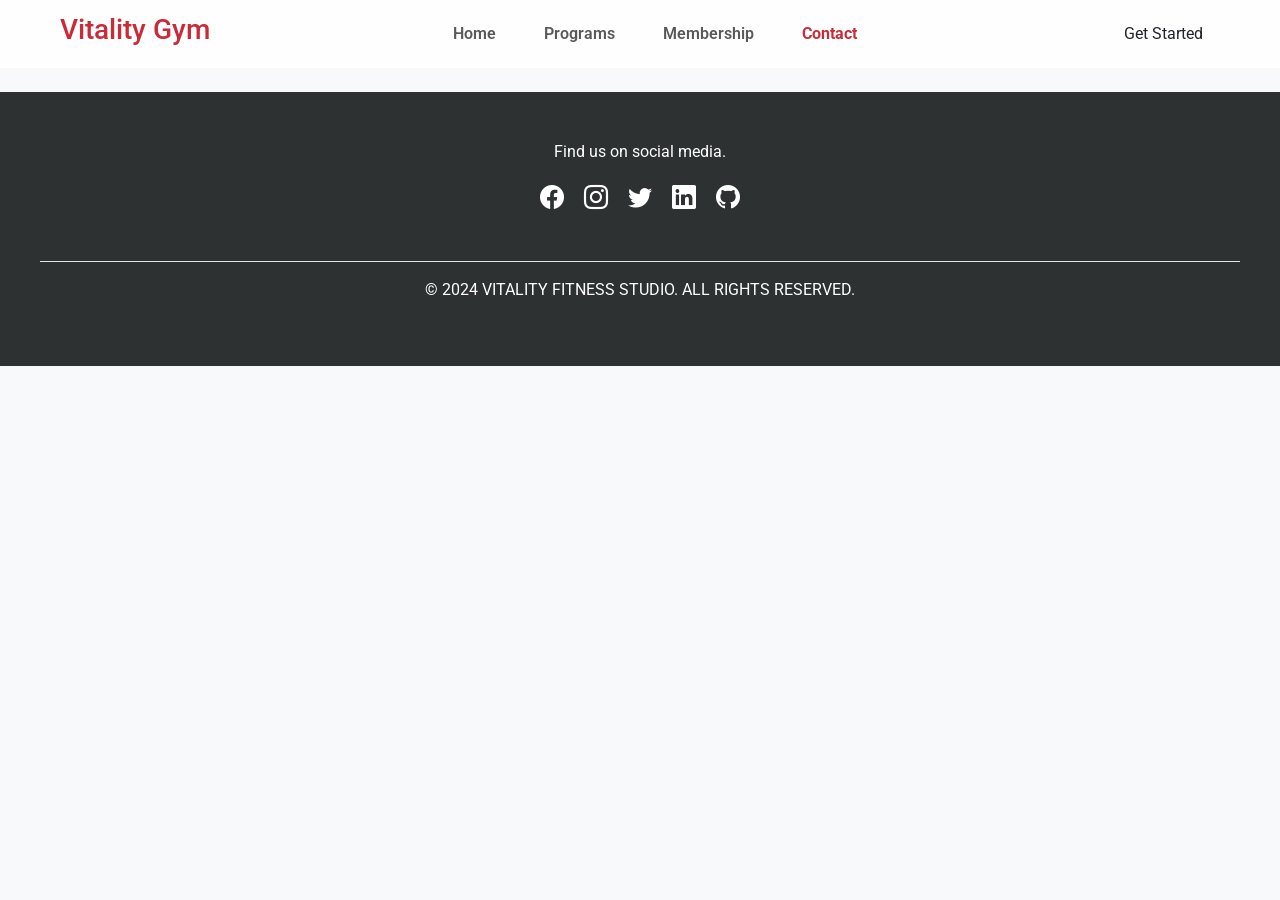
==== Bootstrap Final Project/contact.html @ b982fcfb "Add membership and programs pages with navigation and footer; include images for UI enhancement in B" ====
<!DOCTYPE html>
<html lang="en">

<head>
    <meta charset="UTF-8">
    <meta name="viewport" content="width=device-width, initial-scale=1.0">
    <title>Vitality Gym</title>
    <link href="https://cdn.jsdelivr.net/npm/bootstrap@5.3.8/dist/css/bootstrap.min.css" rel="stylesheet"
        integrity="sha384-sRIl4kxILFvY47J16cr9ZwB07vP4J8+LH7qKQnuqkuIAvNWLzeN8tE5YBujZqJLB" crossorigin="anonymous">
    <link href="https://fonts.googleapis.com/icon?family=Material+Icons" rel="stylesheet">
    <link rel="preconnect" href="https://fonts.googleapis.com">
    <link rel="preconnect" href="https://fonts.gstatic.com" crossorigin>
    <link href="https://fonts.googleapis.com/css2?family=Roboto:wght@100..900&display=swap" rel="stylesheet">
    <link rel="stylesheet" href="https://cdn.jsdelivr.net/npm/bootstrap-icons@1.3.0/font/bootstrap-icons.css">
    <link rel="stylesheet" href="./CSS/style.css">
</head>

<body>

    <nav class="navbar navbar-expand-lg sticky-top px-5">
        <div class="container-fluid">
            <a class="navbar-brand Gym-name" href="./home.html">
                <h3>Vitality Gym</h3>
            </a>
            <button class="navbar-toggler" type="button" data-bs-toggle="collapse" data-bs-target="#navbarText"
                aria-controls="navbarText" aria-expanded="false" aria-label="Toggle navigation">
                <span class="navbar-toggler-icon"></span>
            </button>
            <div class="collapse navbar-collapse w-100" id="navbarText">
                <ul class="section navbar-nav mx-auto mb-2 mb-lg-0 text-secondary">
                    <li class="nav-item mx-3">
                        <a class="nav-link" aria-current="page" href="./home.html">Home</a>
                    </li>
                    <li class="nav-item mx-3">
                        <a class="nav-link" href="./programs.html">Programs</a>
                    </li>
                    <li class="nav-item mx-3">
                        <a class="nav-link" href="./membership.html">Membership</a>
                    </li>
                    <li class="nav-item mx-3">
                        <a class="nav-link active " href="./contact.html">Contact</a>
                    </li>
                </ul>
                <a class="ms-4" href="./contact.html">
                    <button class="btn px-3">
                        Get Started
                    </button>
                </a>
            </div>
        </div>
    </nav>

    <footer class=" text-white text-center py-5 mt-4">
        <p class="">Find us on social media.</p>

        <a class="icon-link text-white"><i class="bi bi-facebook fs-4 mx-2"></i></a>
        <a class="icon-link text-white"><i class="bi bi-instagram fs-4 mx-2"></i></a>
        <a class="icon-link text-white"><i class="bi bi-twitter fs-4 mx-2"></i></a>
        <a class="icon-link text-white"><i class="bi bi-linkedin fs-4 mx-2"></i></a>
        <a class="icon-link text-white"><i class="bi bi-github fs-4 mx-2"></i></a>

        <div class="footerBottom mt-5 mx-auto pt-3">
            <p>© 2024 VITALITY FITNESS STUDIO. ALL RIGHTS RESERVED.</p>
        </div>
    </footer>

    <script src="https://cdn.jsdelivr.net/npm/bootstrap@5.3.8/dist/js/bootstrap.bundle.min.js"
        integrity="sha384-FKyoEForCGlyvwx9Hj09JcYn3nv7wiPVlz7YYwJrWVcXK/BmnVDxM+D2scQbITxI"
        crossorigin="anonymous"></script>
</body>

</html>
---- Bootstrap Final Project/CSS/style.css ----
*,
*::after,
*::before {
  box-sizing: border-box;
  margin: 0;
  padding: 0;
}

:root {
  --color-primary: #e63946;
  --color-primary-dark: #c92c38;
  --color-secondary: #1d3557;
  --third-color: #e95d33;
  --color-bg: #f8f9fa;
  --color-surface: #ffffff;
  --color-text: #111827;
  --color-text-light: #6c757d;
  --color-border: #e1e3e4;

  --font-main: "Roboto", sans-serif;

  --radius-sm: 4px;
  --radius-md: 8px;
  --radius-lg: 16px;

  --shadow-card: 0 4px 20px rgba(0, 0, 0, 0.13);
  --shadow-hover: 0 8px 30px rgba(0, 0, 0, 0.08);

  --transition-text-color: color 0.3s, ease;
  --transition-bg-color:
    color 0.3s ease, background-color 0.3s ease, border-color 0.3s ease;
  --transition-transform: transform 0.3s ease;
  --transition-shadow: box-shadow 0.3s ease;
  --transition-shadow-bgc: box-shadow 0.3s ease, background-color 0.3s ease;
  --transition-base:
    color 0.3s ease, background-color 0.3s ease, border-color 0.3s ease,
    box-shadow 0.3s ease, transform 0.3s ease;
}

nav {
  background-color: rgba(255, 255, 255, 0.902);
}


body {
  font-family: var(--font-main);
  background-color: var(--color-bg);
}

.normalButton {
  font-weight: 500 !important;
  --bs-btn-color: #ffffff !important;
  background-color: var(--third-color) !important;
  border-color: var(--third-color) !important;
  box-shadow: 0 3px 5px rgba(0, 0, 0, 0.125) !important;
}


.normalButton:hover {
  color: #ffffff !important;
  background-color: rgba(255, 86, 34, 0.902) !important;
  border-color: rgb(255 87 34 / 0.9) !important;
}

.normalButton:active {
  color: #ffffff !important;
  background-color: rgba(255, 86, 34, 0.9) !important;
  border-color: rgb(255 87 34 / 0.9) !important;
}

.nav-item a {
  font-weight: 600;
  transition: var(--transition-base);
  -webkit-transition: var(--transition-base);
  -moz-transition: var(--transition-base);
  -ms-transition: var(--transition-base);
  -o-transition: var(--transition-base);
}

.nav-item a:hover {
  color: var(--color-primary);
}

.nav-item a:active {
  transform: scale(0.80);
  -webkit-transform: scale(0.80);
  -moz-transform: scale(0.80);
  -ms-transform: scale(0.80);
  -o-transform: scale(0.80);
}

.section .nav-item .active {
  color: var(--color-primary-dark);
  font-weight: 700;
}

.Gym-name {
  color: var(--color-primary-dark);
  font-weight: 900;
  transition: var(--transition-base);
  -webkit-transition: var(--transition-base);
  -moz-transition: var(--transition-base);
  -ms-transition: var(--transition-base);
  -o-transition: var(--transition-base);
}

.Gym-name:hover {
  color: var(--color-primary);
}

.Gym-name:active {
  transform: scale(0.95);
}


footer {
  background-color: rgb(46 49 50 / 1);
}

.footerBottom{
  max-width: 1200px;
  border-top: 1px solid var(--color-border);
}
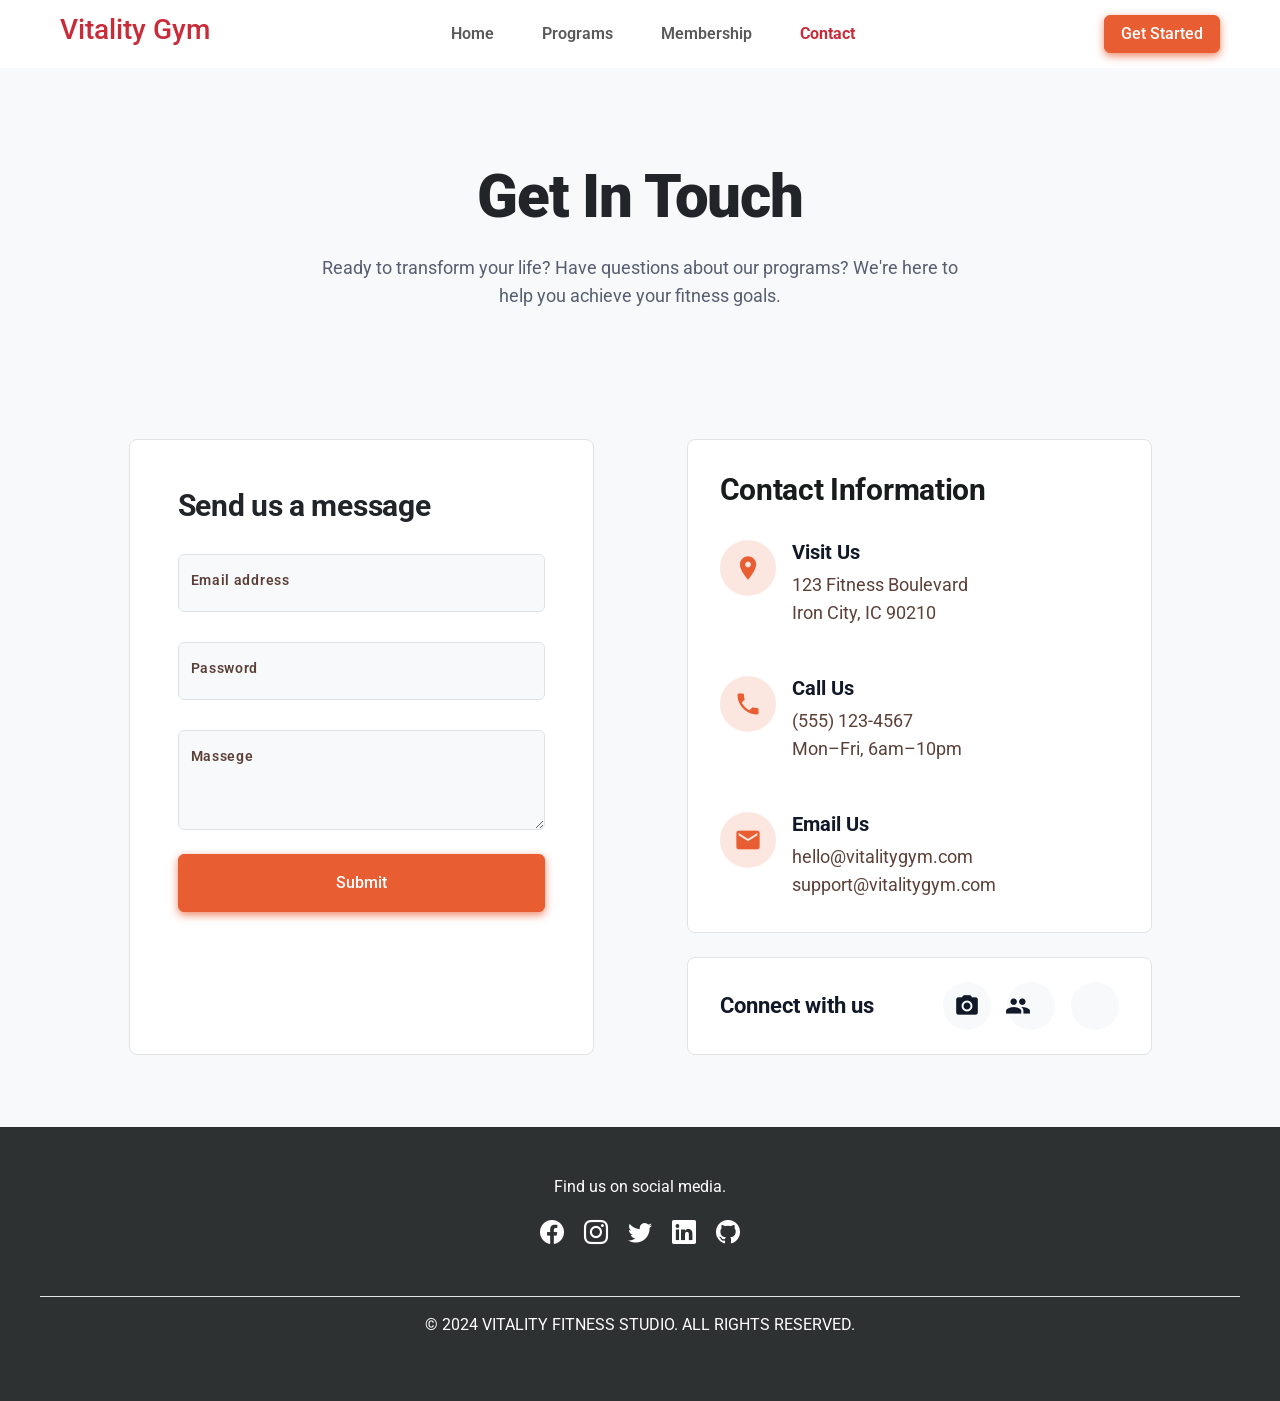
==== commit 741ff166: "Add contact page with form, contact information, and styling; update membership and programs pages f" ====
--- a/Bootstrap Final Project/contact.html
+++ b/Bootstrap Final Project/contact.html
@@ -13,6 +13,7 @@
     <link href="https://fonts.googleapis.com/css2?family=Roboto:wght@100..900&display=swap" rel="stylesheet">
     <link rel="stylesheet" href="https://cdn.jsdelivr.net/npm/bootstrap-icons@1.3.0/font/bootstrap-icons.css">
     <link rel="stylesheet" href="./CSS/style.css">
+    <link rel="stylesheet" href="./CSS/contact.css">
 </head>
 
 <body>
@@ -42,13 +43,123 @@
                     </li>
                 </ul>
                 <a class="ms-4" href="./contact.html">
-                    <button class="btn px-3">
+                    <button class="normalButton btn px-3">
                         Get Started
                     </button>
                 </a>
             </div>
         </div>
     </nav>
+
+    <main>
+        <section class="hero text-center container-fluid mx-auto ">
+            <h1 class="mb-4">Get In Touch</h1>
+            <p class="mx-auto">Ready to transform your life? Have questions about our programs? We're here to help you
+                achieve your fitness goals.</p>
+        </section>
+
+        <section class="w-100 mx-auto py-5 container">
+            <div class="d-flex flex-column flex-lg-row col-12 gap-4 gap-lg-0 justify-content-around">
+                <div class="left col-12 col-lg-5">
+                    <h2>Send us a message</h2>
+                    <form>
+                        <div class="form-floating mb-3">
+                            <label for="exampleInputEmail1" class="form-label">Email address</label>
+                            <input type="email" class="form-control" id="exampleInputEmail1"
+                                aria-describedby="emailHelp">
+
+                        </div>
+                        <div class="form-floating mb-3">
+                            <label for="exampleInputPassword1" class="form-label">Password</label>
+                            <input type="password" class="form-control" id="exampleInputPassword1">
+                        </div>
+                        <div class="form-floating">
+                            <textarea class="form-control" placeholder="Leave a comment here" id="floatingTextarea2"
+                                style="height: 100px"></textarea>
+                            <label for="floatingTextarea2">Massege</label>
+                        </div>
+                    </form>
+                    <button type="submit" class="normalButton my-4 py-3 w-100 btn btn-primary">Submit</button>
+                </div>
+                <div class="right col-12 col-lg-5">
+                    <div class="d-flex flex-column gap-4">
+                        <div class="top">
+                            <h2>Contact Information</h2>
+
+                            <div class="contact-item d-flex align-items-start mb-5">
+                                <div
+                                    class="contact-icon d-flex justify-content-center align-items-center rounded-circle">
+                                    <span class="material-icons">location_on</span>
+                                </div>
+
+                                <div class="contact-info ms-3">
+                                    <h3>Visit Us</h3>
+                                    <p>
+                                        123 Fitness Boulevard <br>
+                                        Iron City, IC 90210
+                                    </p>
+                                </div>
+                            </div>
+
+                            <div class="contact-item d-flex align-items-start mb-5">
+                                <div
+                                    class="contact-icon d-flex justify-content-center align-items-center rounded-circle">
+                                    <span class="material-icons">call</span>
+                                </div>
+
+                                <div class="contact-info ms-3">
+                                    <h3>Call Us</h3>
+                                    <p>
+                                        (555) 123-4567 <br>
+                                        Mon–Fri, 6am–10pm
+                                    </p>
+                                </div>
+                            </div>
+
+                            <div class="contact-item d-flex align-items-start">
+                                <div
+                                    class="contact-icon d-flex justify-content-center align-items-center rounded-circle">
+                                    <span class="material-icons">email</span>
+                                </div>
+
+                                <div class="contact-info ms-3">
+                                    <h3>Email Us</h3>
+                                    <p>
+                                        hello@vitalitygym.com <br>
+                                        support@vitalitygym.com
+                                    </p>
+                                </div>
+                            </div>
+                        </div>
+
+                        <div class="bottom d-flex justify-content-between align-items-center flex-wrap gap-3">
+
+                            <h3 class="mb-0">Connect with us</h3>
+
+                            <div class="social-links d-flex gap-3">
+                                <div
+                                    class="social-icon d-flex justify-content-center align-items-center rounded-circle">
+                                    <span class="material-icons">photo_camera</span>
+                                </div>
+
+                                <div
+                                    class="social-icon d-flex justify-content-center align-items-center rounded-circle">
+                                    <span class="material-icons">groups</span>
+                                </div>
+
+                                <div
+                                    class="social-icon d-flex justify-content-center align-items-center rounded-circle">
+                                    <span class="material-icons">smart_display</span>
+                                </div>
+                            </div>
+
+                        </div>
+                    </div>
+                </div>
+            </div>
+        </section>
+
+    </main>
 
     <footer class=" text-white text-center py-5 mt-4">
         <p class="">Find us on social media.</p>
--- a/Bootstrap Final Project/CSS/style.css
+++ b/Bootstrap Final Project/CSS/style.css
@@ -10,11 +10,11 @@
   --color-primary: #e63946;
   --color-primary-dark: #c92c38;
   --color-secondary: #1d3557;
-  --third-color: #e95d33;
+  --third-color: rgb(233, 93, 51);
   --color-bg: #f8f9fa;
   --color-surface: #ffffff;
   --color-text: #111827;
-  --color-text-light: #6c757d;
+  --color-text-light: #6c757d85;
   --color-border: #e1e3e4;
 
   --font-main: "Roboto", sans-serif;
@@ -52,7 +52,12 @@
   --bs-btn-color: #ffffff !important;
   background-color: var(--third-color) !important;
   border-color: var(--third-color) !important;
-  box-shadow: 0 3px 5px rgba(0, 0, 0, 0.125) !important;
+  box-shadow: 0 3px 8px rgba(233, 94, 51, 0.74) !important;
+  transition: var(--transition-transform);
+  -moz-transition: var(--transition-transform);
+  -ms-transition: var(--transition-transform);
+  -o-transition: var(--transition-transform);
+  -webkit-transition: var(--transition-transform);
 }
 
 
@@ -60,12 +65,22 @@
   color: #ffffff !important;
   background-color: rgba(255, 86, 34, 0.902) !important;
   border-color: rgb(255 87 34 / 0.9) !important;
+  transform: translateY(-3px);
+  -webkit-transform: translateY(-3px);
+  -moz-transform: translateY(-3px);
+  -ms-transform: translateY(-3px);
+  -o-transform: translateY(-3px);
 }
 
 .normalButton:active {
   color: #ffffff !important;
   background-color: rgba(255, 86, 34, 0.9) !important;
   border-color: rgb(255 87 34 / 0.9) !important;
+  transform: scale(0.80);
+  -webkit-transform: scale(0.95);
+  -moz-transform: scale(0.80);
+  -ms-transform: scale(0.80);
+  -o-transform: scale(0.80);
 }
 
 .nav-item a {
@@ -82,11 +97,11 @@
 }
 
 .nav-item a:active {
-  transform: scale(0.80);
-  -webkit-transform: scale(0.80);
-  -moz-transform: scale(0.80);
-  -ms-transform: scale(0.80);
-  -o-transform: scale(0.80);
+  transform: scale(0.95);
+  -webkit-transform: scale(0.95);
+  -moz-transform: scale(0.95);
+  -ms-transform: scale(0.95);
+  -o-transform: scale(0.95);
 }
 
 .section .nav-item .active {
@@ -117,7 +132,7 @@
   background-color: rgb(46 49 50 / 1);
 }
 
-.footerBottom{
+.footerBottom {
   max-width: 1200px;
   border-top: 1px solid var(--color-border);
 }
--- a/Bootstrap Final Project/CSS/contact.css
+++ b/Bootstrap Final Project/CSS/contact.css
@@ -0,0 +1,154 @@
+/* Intro Section */
+
+.hero {
+    margin: 6rem auto 80px auto;
+    padding: 0 24px;
+}
+
+.hero h1 {
+    font-size: 60px;
+    line-height: 1.1;
+    letter-spacing: -0.02em;
+    margin-bottom: 1.5rem;
+    font-weight: 900;
+}
+
+.hero p {
+    font-size: 18px;
+    color: rgb(87 94 112);
+    font-weight: 400;
+    line-height: 1.6;
+    max-width: 42rem;
+}
+
+.left {
+    padding: 3rem;
+    background-color: var(--color-surface);
+    border-radius: var(--radius-md);
+    -webkit-border-radius: var(--radius-md);
+    -moz-border-radius: var(--radius-md);
+    -ms-border-radius: var(--radius-md);
+    -o-border-radius: var(--radius-md);
+    border: 1px solid var(--color-border);
+}
+
+.left h2 {
+    font-size: 30px;
+    line-height: 1.2;
+    letter-spacing: -0.01em;
+    font-weight: 700;
+    margin-bottom: 24px;
+}
+
+form label {
+    color: rgb(91 64 57);
+    font-size: 14px;
+    line-height: 1.4;
+    letter-spacing: 0.05em;
+    font-weight: 600;
+    margin-bottom: 0.5rem;
+}
+
+input[type="email"],
+input[type="password"] {
+    color: rgb(25 28 29);
+    font-size: 16px;
+    line-height: 1.5;
+    font-weight: 600;
+    padding: 0.75rem 1rem;
+    background-color: var(--color-bg) !important;
+    margin: 30px 0;
+}
+
+textarea {
+    color: rgb(25 28 29);
+    font-size: 16px;
+    line-height: 1.5;
+    font-weight: 400;
+    padding: 0.75rem 1rem;
+    width: 100%;
+    background-color: var(--color-bg) !important;
+}
+
+.top {
+    padding: 2rem;
+    background-color: var(--color-surface);
+    border: 1px solid var(--color-border);
+    border-radius: var(--radius-md);
+}
+
+.top h2 {
+    color: rgb(25 28 29);
+    font-size: 30px;
+    line-height: 1.2;
+    font-weight: 700;
+    letter-spacing: -0.01em;
+    margin-bottom: 2rem;
+}
+
+
+.contact-icon {
+    width: 56px;
+    height: 56px;
+    background-color: rgba(233, 93, 51, 0.15);
+    flex-shrink: 0;
+}
+
+.contact-icon span {
+    color: var(--third-color);
+    font-size: 28px;
+}
+
+.contact-info h3 {
+    color: var(--color-text);
+    font-size: 20px;
+    font-weight: 700;
+    margin-bottom: .4rem;
+}
+
+.contact-info p {
+    color: rgba(91, 64, 57, 1);
+    font-size: 18px;
+    line-height: 1.6;
+    margin-bottom: 0;
+}
+
+.bottom {
+    padding: 1.5rem 2rem;
+    background-color: var(--color-surface);
+    border: 1px solid var(--color-border);
+    border-radius: var(--radius-md);
+    -webkit-border-radius: var(--radius-md);
+    -moz-border-radius: var(--radius-md);
+    -ms-border-radius: var(--radius-md);
+    -o-border-radius: var(--radius-md);
+}
+
+.bottom h3 {
+    color: var(--color-text);
+    font-size: 22px;
+    font-weight: 700;
+    margin: 0;
+}
+
+.social-icon {
+    width: 48px;
+    height: 48px;
+    text-decoration: none;
+    background-color: var(--color-bg);
+    color: var(--color-text);
+    transition: var(--transition-bg-color);
+    -webkit-transition: var(--transition-bg-color);
+    -moz-transition: var(--transition-bg-color);
+    -ms-transition: var(--transition-bg-color);
+    -o-transition: var(--transition-bg-color);
+}
+
+.social-icon span {
+    font-size: 26px;
+}
+
+.social-icon:hover {
+    background-color: var(--third-color);
+    color: #fff;
+}
